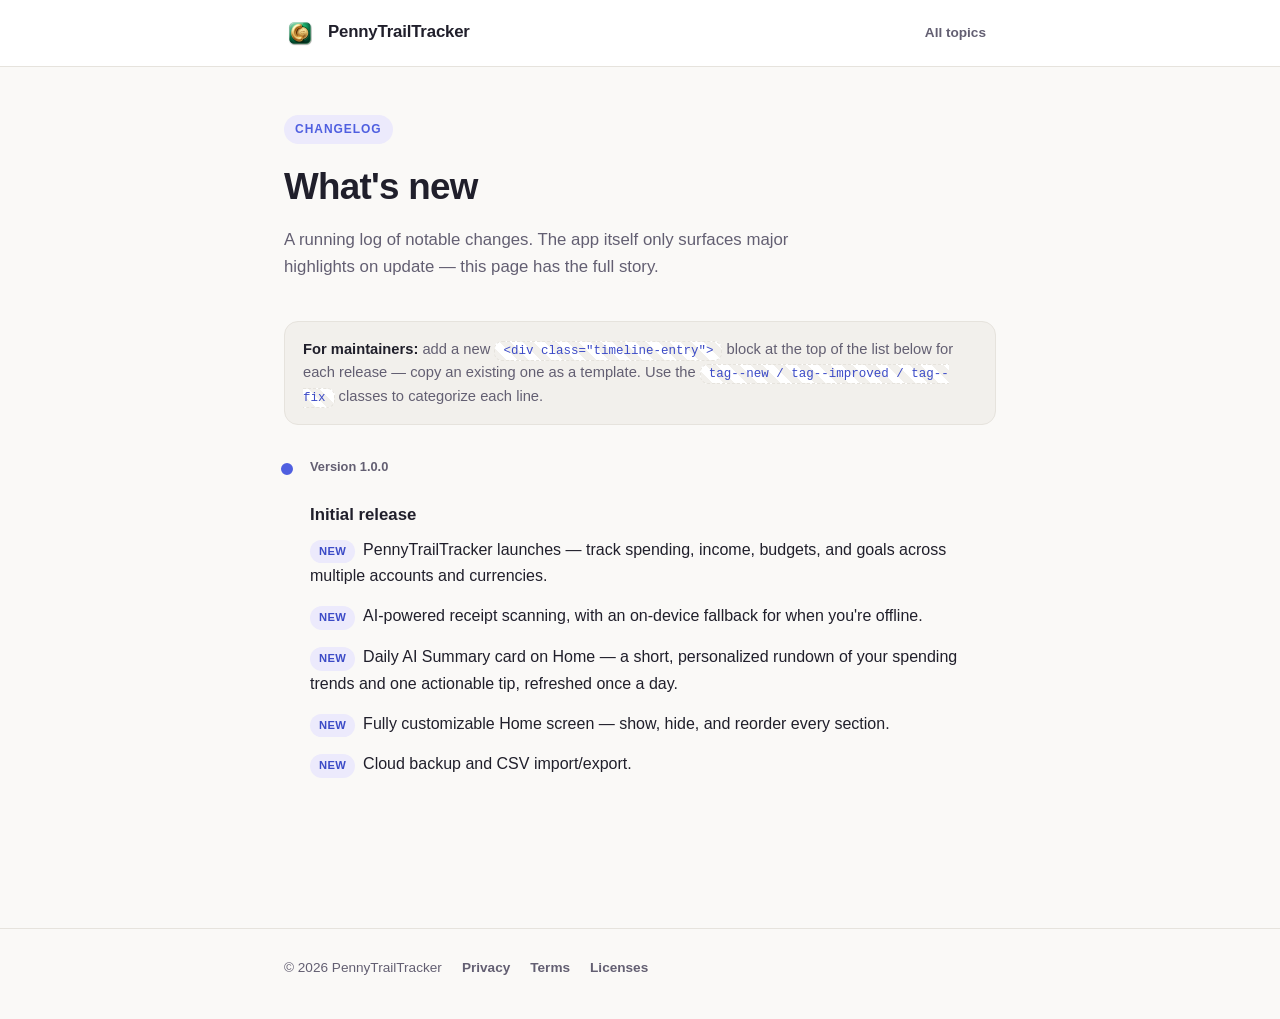
==== changelog.html @ 5995b28d "Add support site pages (FAQ, onboarding, feedback, changelog, privacy policy, terms of use, licenses" ====
<!DOCTYPE html>
<html lang="en">
<head>
<meta charset="UTF-8">
<meta name="viewport" content="width=device-width, initial-scale=1.0">
<title>Changelog — PennyTrailTracker</title>
<meta name="description" content="What's new in PennyTrailTracker, release by release.">
<link rel="icon" href="assets/icon.png">
<link rel="stylesheet" href="assets/style.css">
</head>
<body>

<header class="site-header">
  <div class="site-header__inner">
    <img src="assets/icon.png" alt="">
    <span class="site-header__name">PennyTrailTracker</span>
    <nav class="site-header__nav">
      <a href="index.html">All topics</a>
    </nav>
  </div>
</header>

<main>
  <span class="eyebrow">Changelog</span>
  <h1>What's new</h1>
  <p class="page-subtitle">A running log of notable changes. The app itself only surfaces major highlights on update — this page has the full story.</p>

  <div class="callout" style="margin-top: 0;">
    <strong>For maintainers:</strong> add a new <span class="placeholder">&lt;div class="timeline-entry"&gt;</span> block at the top of the list below for each release — copy an existing one as a template. Use the <span class="placeholder">tag--new / tag--improved / tag--fix</span> classes to categorize each line.
  </div>

  <div style="margin-top: 32px;">

    <div class="timeline-entry">
      <div class="timeline-date">Version 1.0.0</div>
      <h3>Initial release</h3>
      <p><span class="tag tag--new">New</span>PennyTrailTracker launches — track spending, income, budgets, and goals across multiple accounts and currencies.</p>
      <p><span class="tag tag--new">New</span>AI-powered receipt scanning, with an on-device fallback for when you're offline.</p>
      <p><span class="tag tag--new">New</span>Daily AI Summary card on Home — a short, personalized rundown of your spending trends and one actionable tip, refreshed once a day.</p>
      <p><span class="tag tag--new">New</span>Fully customizable Home screen — show, hide, and reorder every section.</p>
      <p><span class="tag tag--new">New</span>Cloud backup and CSV import/export.</p>
    </div>

  </div>
</main>

<footer class="site-footer">
  <div class="site-footer__inner">
    <span>© <span id="year"></span> PennyTrailTracker</span>
    <a href="privacy-policy.html">Privacy</a>
    <a href="terms-of-use.html">Terms</a>
    <a href="licenses.html">Licenses</a>
  </div>
</footer>

<script>document.getElementById('year').textContent = new Date().getFullYear();</script>
</body>
</html>
---- assets/style.css ----
/* PennyTrailTracker — shared support-page styles.
   Used by every page in /web-pages so they can be edited or added to
   independently of the app itself and still look like one site. */

:root {
  --bg: #faf9f7;
  --surface: #ffffff;
  --surface-alt: #f2f0ec;
  --text: #201f2b;
  --text-muted: #635f72;
  --border: #e6e3dd;
  --accent: #4f5fe0;
  --accent-strong: #3c4bc7;
  --accent-soft: #eceafc;
  --accent-grad-a: #6ee7b7;
  --accent-grad-b: #3b82f6;
  --danger: #c0392b;
  --danger-soft: #fbeae8;
  --code-bg: #f2f0ec;
  --shadow: 0 1px 2px rgba(32, 31, 43, 0.04), 0 8px 24px rgba(32, 31, 43, 0.06);
  --radius: 14px;
}

@media (prefers-color-scheme: dark) {
  :root {
    --bg: #17161d;
    --surface: #1e1d26;
    --surface-alt: #262530;
    --text: #f0eef6;
    --text-muted: #a7a3b8;
    --border: #322f3d;
    --accent: #8b93ff;
    --accent-strong: #a3aaff;
    --accent-soft: #2a2a45;
    --accent-grad-a: #34d399;
    --accent-grad-b: #60a5fa;
    --danger: #f28b7d;
    --danger-soft: #3a2320;
    --code-bg: #262530;
    --shadow: 0 1px 2px rgba(0, 0, 0, 0.2), 0 8px 24px rgba(0, 0, 0, 0.35);
  }
}

* { box-sizing: border-box; }

html { color-scheme: light dark; }

body {
  margin: 0;
  background: var(--bg);
  color: var(--text);
  font-family: "Manrope", -apple-system, BlinkMacSystemFont, "Segoe UI", Roboto, sans-serif;
  line-height: 1.6;
  -webkit-font-smoothing: antialiased;
}

img { max-width: 100%; }

a { color: var(--accent); text-decoration: none; }
a:hover { text-decoration: underline; }

.site-header {
  border-bottom: 1px solid var(--border);
  background: var(--surface);
  position: sticky;
  top: 0;
  z-index: 10;
}

.site-header__inner {
  max-width: 760px;
  margin: 0 auto;
  padding: 16px 24px;
  display: flex;
  align-items: center;
  gap: 12px;
}

.site-header__inner img {
  width: 32px;
  height: 32px;
  border-radius: 8px;
}

.site-header__name {
  font-weight: 800;
  font-size: 1.05rem;
  letter-spacing: -0.01em;
}

.site-header__nav {
  margin-inline-start: auto;
  display: flex;
  gap: 4px;
}

.site-header__nav a {
  color: var(--text-muted);
  font-size: 0.85rem;
  font-weight: 600;
  padding: 6px 10px;
  border-radius: 8px;
}

.site-header__nav a:hover {
  color: var(--text);
  background: var(--surface-alt);
  text-decoration: none;
}

main {
  max-width: 760px;
  margin: 0 auto;
  padding: 48px 24px 96px;
}

.eyebrow {
  display: inline-block;
  font-size: 0.75rem;
  font-weight: 700;
  letter-spacing: 0.08em;
  text-transform: uppercase;
  color: var(--accent);
  background: var(--accent-soft);
  padding: 5px 11px;
  border-radius: 999px;
  margin-bottom: 14px;
}

h1 {
  font-size: clamp(1.7rem, 4vw, 2.3rem);
  font-weight: 800;
  letter-spacing: -0.02em;
  margin: 0 0 10px;
  text-wrap: balance;
}

.page-subtitle {
  color: var(--text-muted);
  font-size: 1.05rem;
  margin: 0 0 40px;
  max-width: 60ch;
}

h2 {
  font-size: 1.3rem;
  font-weight: 800;
  letter-spacing: -0.01em;
  margin: 48px 0 14px;
}

h2:first-of-type { margin-top: 0; }

h3 {
  font-size: 1.05rem;
  font-weight: 700;
  margin: 24px 0 8px;
}

p { margin: 0 0 14px; color: var(--text); }
main p.muted, .muted { color: var(--text-muted); }

ul, ol { padding-inline-start: 22px; margin: 0 0 14px; }
li { margin-bottom: 6px; }

.card {
  background: var(--surface);
  border: 1px solid var(--border);
  border-radius: var(--radius);
  padding: 22px 24px;
  box-shadow: var(--shadow);
  margin-bottom: 16px;
}

.faq-item summary {
  cursor: pointer;
  font-weight: 700;
  font-size: 1rem;
  list-style: none;
  display: flex;
  align-items: center;
  justify-content: space-between;
  gap: 12px;
}

.faq-item summary::-webkit-details-marker { display: none; }

.faq-item summary::after {
  content: "+";
  font-size: 1.3rem;
  font-weight: 400;
  color: var(--text-muted);
  flex-shrink: 0;
  transition: transform 0.2s ease;
}

.faq-item[open] summary::after {
  transform: rotate(45deg);
}

.faq-item p {
  margin-top: 10px;
  color: var(--text-muted);
}

.faq-item + .faq-item { margin-top: 10px; }

.tag {
  display: inline-flex;
  align-items: center;
  font-size: 0.7rem;
  font-weight: 700;
  letter-spacing: 0.03em;
  text-transform: uppercase;
  padding: 3px 9px;
  border-radius: 999px;
  margin-inline-end: 8px;
}

.tag--new { background: var(--accent-soft); color: var(--accent-strong); }
.tag--fix { background: var(--surface-alt); color: var(--text-muted); }
.tag--improved { background: #e8f6ee; color: #1f7a4c; }

@media (prefers-color-scheme: dark) {
  .tag--improved { background: #16321f; color: #6bd39a; }
}

.timeline-entry {
  position: relative;
  padding-inline-start: 24px;
  padding-bottom: 32px;
  border-inline-start: 2px solid var(--border);
}

.timeline-entry:last-child { border-color: transparent; padding-bottom: 0; }

.timeline-entry::before {
  content: "";
  position: absolute;
  inset-inline-start: -7px;
  top: 4px;
  width: 12px;
  height: 12px;
  border-radius: 50%;
  background: var(--accent);
  border: 2px solid var(--bg);
}

.timeline-date {
  font-size: 0.8rem;
  color: var(--text-muted);
  font-weight: 600;
  margin-bottom: 4px;
}

.callout {
  border: 1px solid var(--border);
  background: var(--surface-alt);
  border-radius: var(--radius);
  padding: 16px 18px;
  font-size: 0.92rem;
  color: var(--text-muted);
  margin: 20px 0;
}

.callout strong { color: var(--text); }

.callout--danger {
  background: var(--danger-soft);
  border-color: transparent;
  color: var(--danger);
}

.placeholder {
  background: repeating-linear-gradient(
    45deg, var(--surface-alt), var(--surface-alt) 8px, var(--surface) 8px, var(--surface) 16px
  );
  border: 1px dashed var(--border);
  border-radius: 8px;
  padding: 2px 8px;
  font-family: ui-monospace, "SF Mono", Menlo, monospace;
  font-size: 0.85em;
  color: var(--accent-strong);
}

.btn {
  display: inline-flex;
  align-items: center;
  gap: 8px;
  font-weight: 700;
  font-size: 0.95rem;
  padding: 11px 20px;
  border-radius: 999px;
  background: linear-gradient(135deg, var(--accent-grad-a), var(--accent-grad-b));
  color: #0c1a12;
  border: none;
  cursor: pointer;
}

.btn:hover { text-decoration: none; filter: brightness(1.04); }

.toc {
  display: grid;
  grid-template-columns: repeat(auto-fit, minmax(180px, 1fr));
  gap: 12px;
  margin: 32px 0 8px;
}

.toc a {
  display: flex;
  align-items: center;
  gap: 10px;
  padding: 14px 16px;
  border: 1px solid var(--border);
  border-radius: var(--radius);
  background: var(--surface);
  color: var(--text);
  font-weight: 700;
  font-size: 0.92rem;
}

.toc a:hover { text-decoration: none; border-color: var(--accent); }

.toc .toc-icon {
  width: 34px;
  height: 34px;
  border-radius: 9px;
  background: var(--accent-soft);
  display: flex;
  align-items: center;
  justify-content: center;
  font-size: 1.1rem;
  flex-shrink: 0;
}

.legal p, .legal li { color: var(--text-muted); font-size: 0.95rem; }
.legal h2 { font-size: 1.1rem; margin-top: 36px; }
.legal strong { color: var(--text); }

table.legal-table {
  width: 100%;
  border-collapse: collapse;
  margin: 12px 0 20px;
  font-size: 0.9rem;
}

table.legal-table th, table.legal-table td {
  text-align: start;
  padding: 8px 10px;
  border-bottom: 1px solid var(--border);
  color: var(--text-muted);
}

table.legal-table th { color: var(--text); font-weight: 700; }

.step-list { counter-reset: step; list-style: none; padding: 0; }

.step-list li {
  counter-increment: step;
  position: relative;
  padding-inline-start: 42px;
  margin-bottom: 18px;
}

.step-list li::before {
  content: counter(step);
  position: absolute;
  inset-inline-start: 0;
  top: 0;
  width: 28px;
  height: 28px;
  border-radius: 50%;
  background: var(--accent-soft);
  color: var(--accent-strong);
  font-weight: 800;
  font-size: 0.85rem;
  display: flex;
  align-items: center;
  justify-content: center;
}

.step-list h3 { margin: 0 0 4px; }
.step-list p { margin: 0; color: var(--text-muted); }

site-footer, footer.site-footer {
  border-top: 1px solid var(--border);
  margin-top: 40px;
}

.site-footer__inner {
  max-width: 760px;
  margin: 0 auto;
  padding: 28px 24px 40px;
  display: flex;
  flex-wrap: wrap;
  gap: 8px 20px;
  align-items: center;
  color: var(--text-muted);
  font-size: 0.85rem;
}

.site-footer__inner a { color: var(--text-muted); font-weight: 600; }
.site-footer__inner a:hover { color: var(--accent); }

.updated-badge {
  font-size: 0.78rem;
  color: var(--text-muted);
  display: inline-flex;
  align-items: center;
  gap: 6px;
  margin-bottom: 28px;
}

.updated-badge svg { width: 14px; height: 14px; }
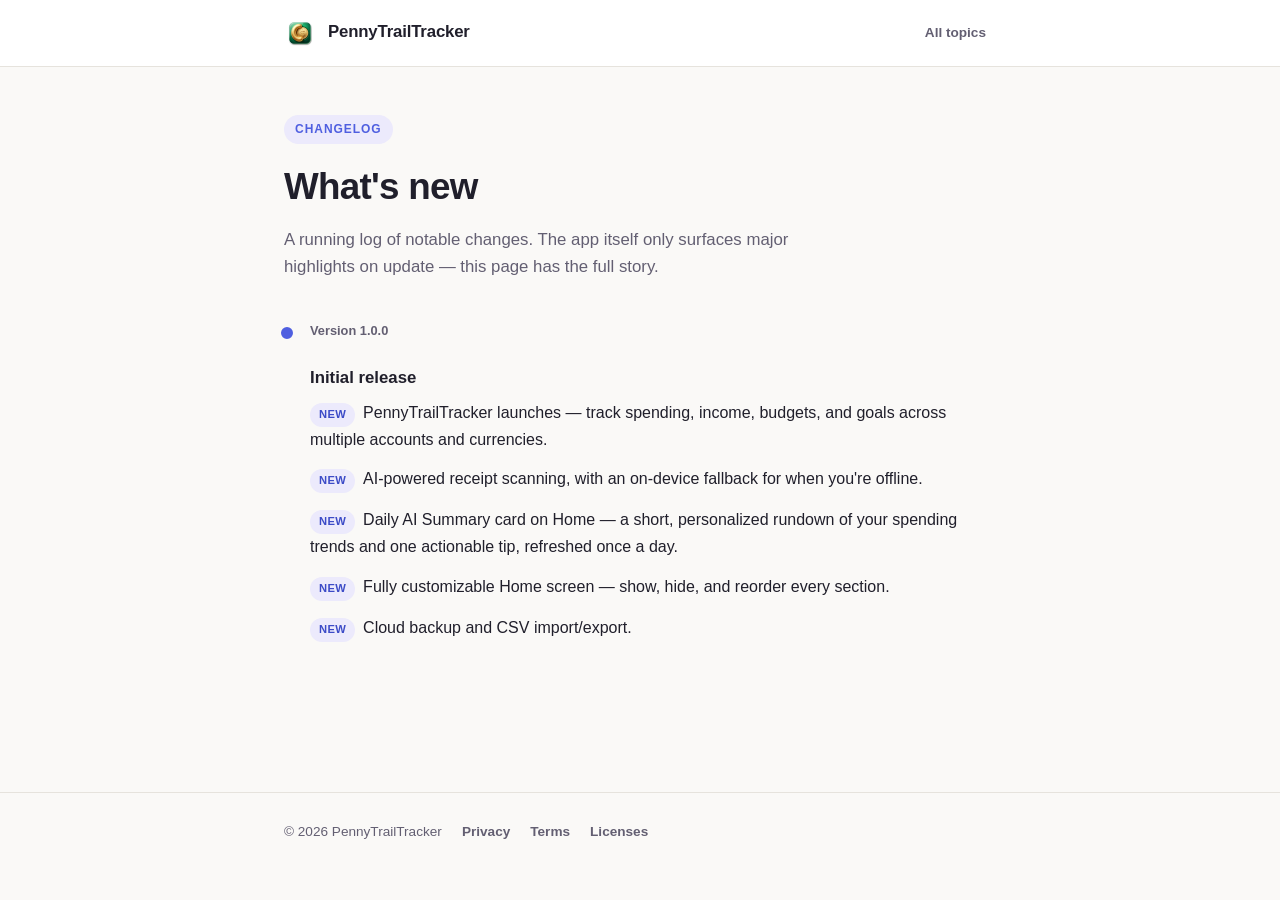
==== commit e71daf15: "content: fill in real Terms of Use, Privacy Policy, and Licenses content - Remove internal "For main" ====
--- a/changelog.html
+++ b/changelog.html
@@ -24,10 +24,6 @@
   <span class="eyebrow">Changelog</span>
   <h1>What's new</h1>
   <p class="page-subtitle">A running log of notable changes. The app itself only surfaces major highlights on update — this page has the full story.</p>
-
-  <div class="callout" style="margin-top: 0;">
-    <strong>For maintainers:</strong> add a new <span class="placeholder">&lt;div class="timeline-entry"&gt;</span> block at the top of the list below for each release — copy an existing one as a template. Use the <span class="placeholder">tag--new / tag--improved / tag--fix</span> classes to categorize each line.
-  </div>
 
   <div style="margin-top: 32px;">
 
